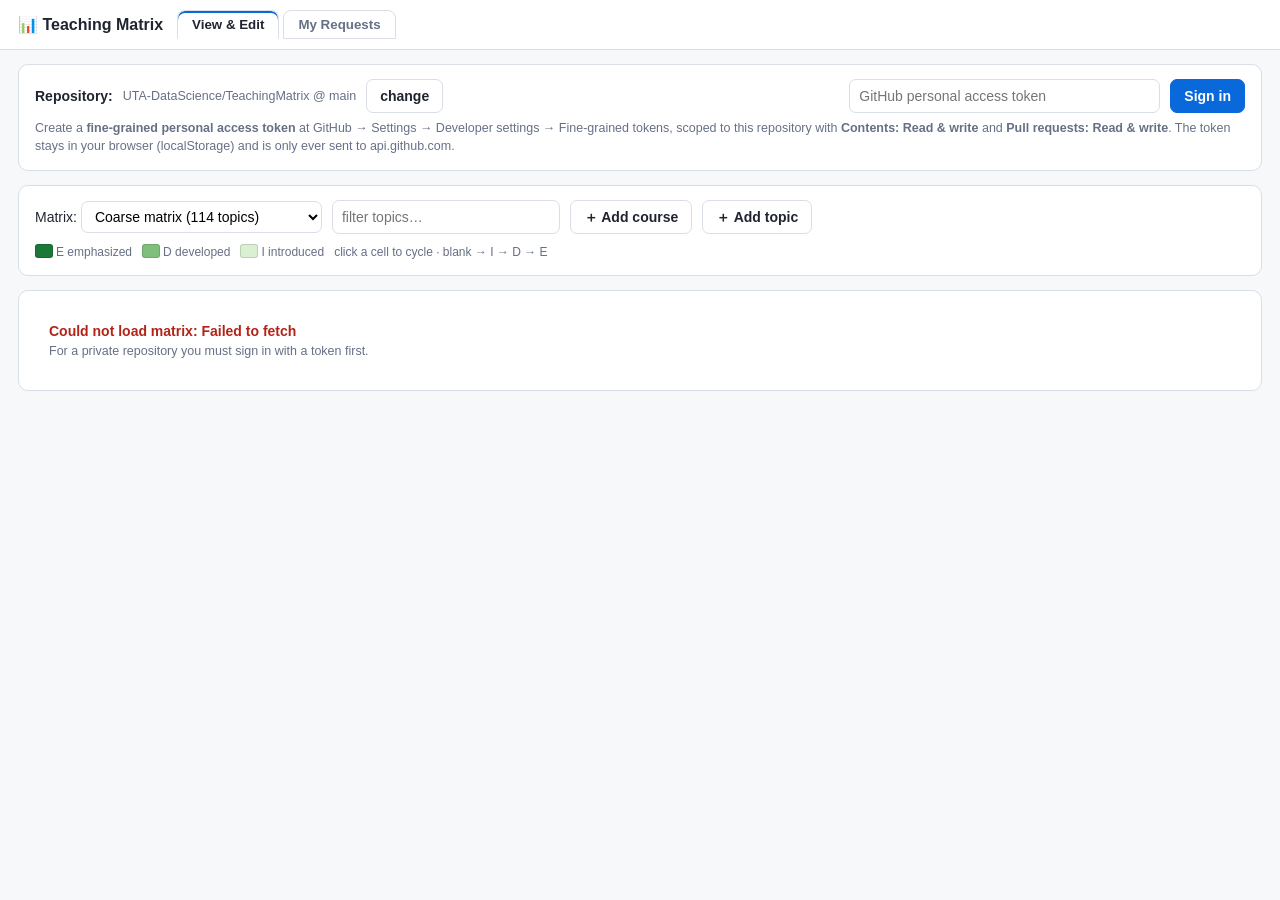
==== index.html @ cd81000b "Teaching matrix system: CSV data + PR-based editor and maintainer console Co-Authored-By: Claude Fab" ====
<!DOCTYPE html>
<html lang="en">
<head>
<meta charset="utf-8">
<meta name="viewport" content="width=device-width, initial-scale=1">
<title>Teaching Matrix — Editor</title>
<link rel="stylesheet" href="matrix.css">
<script src="matrix-common.js"></script>
</head>
<body>
<header class="app">
  <h1>📊 Teaching Matrix</h1>
  <nav class="tabs">
    <button id="tab-edit" class="active">View &amp; Edit</button>
    <button id="tab-track">My Requests</button>
  </nav>
  <span class="who" id="who"></span>
</header>
<main>
  <!-- connection / sign-in -->
  <section class="card" id="connect-card">
    <div class="row">
      <strong>Repository:</strong> <span id="repo-label" class="note">detecting…</span>
      <button class="btn" id="repo-change">change</button>
      <span style="flex:1"></span>
      <input type="password" id="token-input" placeholder="GitHub personal access token" size="34">
      <button class="btn primary" id="signin">Sign in</button>
      <button class="btn" id="signout" hidden>Sign out</button>
    </div>
    <div class="note" style="margin-top:6px">
      Create a <b>fine-grained personal access token</b> at
      GitHub → Settings → Developer settings → Fine-grained tokens, scoped to this repository with
      <b>Contents: Read &amp; write</b> and <b>Pull requests: Read &amp; write</b>. The token stays in your browser
      (localStorage) and is only ever sent to api.github.com.
    </div>
    <div id="connect-msg"></div>
  </section>

  <!-- EDIT TAB -->
  <div id="pane-edit">
    <section class="card">
      <div class="row">
        <label>Matrix: <select id="dataset"></select></label>
        <input type="text" id="filter" placeholder="filter topics…" size="24">
        <button class="btn" id="add-course">＋ Add course</button>
        <button class="btn" id="add-topic">＋ Add topic</button>
        <span style="flex:1"></span>
        <span class="legend">
          <span><span class="chip" style="background:var(--e)"></span>E emphasized</span>
          <span><span class="chip" style="background:var(--d)"></span>D developed</span>
          <span><span class="chip" style="background:var(--i)"></span>I introduced</span>
          <span>click a cell to cycle · blank → I → D → E</span>
        </span>
      </div>
    </section>
    <div class="matrix-wrap" id="matrix-container"><div style="padding:30px" class="note">Sign in (or view a public repo) to load the matrix…</div></div>

    <section class="card" id="changes-card" hidden>
      <div class="row">
        <strong id="changes-count"></strong>
        <span style="flex:1"></span>
        <button class="btn" id="discard-all">Discard all</button>
        <button class="btn primary" id="submit">Submit as Pull Request…</button>
      </div>
      <ul class="changes" id="changes-list"></ul>
      <div id="submit-msg"></div>
    </section>
  </div>

  <!-- TRACK TAB -->
  <div id="pane-track" hidden>
    <section class="card">
      <div class="row">
        <strong>Change requests</strong>
        <label><input type="checkbox" id="mine-only" checked> only mine</label>
        <label><select id="pr-state"><option value="open">open</option><option value="all">all</option></select></label>
        <button class="btn" id="refresh-prs">Refresh</button>
      </div>
    </section>
    <div class="prlist" id="pr-list"><div class="note">Sign in to see your requests.</div></div>
  </div>
</main>

<dialog id="dlg-submit">
  <h3 style="margin-top:0">Submit change request</h3>
  <div class="note" id="dlg-summary"></div>
  <div class="row"><input type="text" id="pr-title" size="42" placeholder="Title"></div>
  <div class="row"><input type="text" id="pr-note" size="42" placeholder="Optional note for the maintainers"></div>
  <div class="row">
    <span style="flex:1"></span>
    <button class="btn" id="dlg-cancel">Cancel</button>
    <button class="btn primary" id="dlg-go">Create pull request</button>
  </div>
  <div id="dlg-msg"></div>
</dialog>

<script>
"use strict";
let cfg, me = null, ds = null;          // config, signed-in user, active dataset
let base = null,  work = null;          // base matrix (from repo), working copy
let baseSha = null, baseCommitSha = null;
const edits = new Map();                // "key\x1fcol" -> new value (cell edits only)
const newRows = new Set(), newCols = new Set();

const $ = id => document.getElementById(id);
const msg = (id, text, cls) => { $(id).innerHTML = ""; if (text) $(id).append(el("div", { class: cls || "note" }, text)); };

/* ---------- init ---------- */
(async function init() {
  cfg = await loadConfig();
  $("repo-label").textContent = cfg.owner && cfg.repo ? `${cfg.owner}/${cfg.repo} @ ${cfg.baseBranch}` : "not configured";
  for (const d of cfg.datasets) $("dataset").append(el("option", { value: d.id }, d.label));
  ds = cfg.datasets[0];
  GH.token = Settings.token;
  if (GH.token) { $("token-input").value = "••••••••••••"; await signIn(true); }
  else await loadMatrix();              // public repos work read-only without a token
})();

$("repo-change").onclick = () => {
  const v = prompt("Repository (owner/repo):", cfg.owner && cfg.repo ? `${cfg.owner}/${cfg.repo}` : "");
  if (v === null) return;
  Settings.repoOverride = v.trim();
  location.reload();
};
$("signin").onclick = () => signIn(false);
$("signout").onclick = () => { Settings.token = ""; location.reload(); };

async function signIn(silent) {
  const t = $("token-input").value.trim();
  if (!silent && t && !t.startsWith("•")) { GH.token = t; Settings.token = t; }
  try {
    me = await GH.user();
    $("who").textContent = "";
    $("who").append(el("img", { src: me.avatar_url, width: "22", height: "22", style: "border-radius:50%" }), me.login);
    $("signin").hidden = true; $("signout").hidden = false;
    msg("connect-msg", "");
    await loadMatrix();
  } catch (e) {
    if (!silent) msg("connect-msg", "Sign-in failed: " + e.message, "err");
    GH.token = null;
  }
}

/* ---------- matrix load & render ---------- */
$("dataset").onchange = async () => {
  if (edits.size + newRows.size + newCols.size > 0 &&
      !confirm("Switching matrices discards your unsubmitted edits. Continue?")) {
    $("dataset").value = ds.id; return;
  }
  ds = cfg.datasets.find(d => d.id === $("dataset").value);
  clearEdits(); await loadMatrix();
};

async function loadMatrix() {
  if (!cfg.owner || !cfg.repo) { $("matrix-container").innerHTML = '<div style="padding:30px" class="err">Repository not configured — click "change".</div>'; return; }
  try {
    const br = await GH.branch(cfg.owner, cfg.repo, cfg.baseBranch);
    baseCommitSha = br.commit.sha;
    const f = await GH.fileAt(cfg.owner, cfg.repo, ds.path, cfg.baseBranch);
    baseSha = f.sha;
    base = toMatrix(CSV.parse(f.text), ds.keyCols);
    work = cloneMatrix(base);
    render();
  } catch (e) {
    $("matrix-container").innerHTML = "";
    $("matrix-container").append(el("div", { style: "padding:30px" },
      el("div", { class: "err" }, "Could not load matrix: " + e.message),
      el("div", { class: "note" }, "For a private repository you must sign in with a token first.")));
  }
}

function render() {
  const table = renderMatrix($("matrix-container"), work, {
    editable: !!me, edits, newRows, newCols,
    onCell: cycleCell,
  });
  applyFilter(table);
  refreshChangesPanel();
}
$("filter").oninput = () => { const t = document.querySelector("#matrix-container table"); if (t) applyFilter(t); };
function applyFilter(table) {
  const q = $("filter").value.trim().toLowerCase();
  for (const tr of table.querySelectorAll("tbody tr")) {
    if (tr.classList.contains("cat-row")) continue;
    tr.hidden = q && !tr.textContent.toLowerCase().includes(q);
  }
}

function cycleCell(key, col) {
  const ek = key + "\x1f" + col;
  const orig = cellValue(base, key, col);
  const cur = edits.has(ek) ? edits.get(ek) : cellValue(work, key, col);
  const order = cfg.levels;
  const next = order[(order.indexOf(cur) + 1) % order.length];
  // new rows/cols live directly in `work`; existing cells go through `edits`
  if (newRows.has(key) || newCols.has(col)) setCell(work, key, col, next);
  else if (next === orig) edits.delete(ek);
  else edits.set(ek, next);
  render();
}
function cellValue(m, key, col) {
  const r = m.rows.find(r => rowKey(m, r) === key);
  const i = m.header.indexOf(col);
  return r && i >= 0 ? (r[i] || "").trim() : "";
}
function setCell(m, key, col, v) {
  const r = m.rows.find(r => rowKey(m, r) === key);
  const i = m.header.indexOf(col);
  if (r && i >= 0) r[i] = v;
}

/* ---------- add course / topic ---------- */
$("add-course").onclick = () => {
  if (!me) return alert("Sign in first.");
  const name = prompt('New course column name (e.g. "ASDS 6307"):');
  if (!name) return;
  const n = name.trim();
  if (work.header.includes(n)) return alert("That column already exists.");
  work.header.push(n);
  for (const r of work.rows) r.push("");
  newCols.add(n);
  render();
};
$("add-topic").onclick = () => {
  if (!me) return alert("Sign in first.");
  const cat = prompt("Category (exactly as shown on a category bar, or a new one):");
  if (!cat) return;
  const keyParts = [cat.trim()];
  for (let i = 1; i < work.keyN; i++) {
    const label = work.header[i];
    const v = prompt(`${label}:`);
    if (!v) return;
    keyParts.push(v.trim());
  }
  const row = [...keyParts, ...Array(work.header.length - work.keyN).fill("")];
  const key = row.slice(0, work.keyN).join("");
  if (work.rows.some(r => rowKey(work, r) === key)) return alert("That topic already exists.");
  // insert at end of its category group (or append if new category)
  let at = work.rows.length;
  for (let i = work.rows.length - 1; i >= 0; i--)
    if (work.rows[i][0] === keyParts[0]) { at = i + 1; break; }
  work.rows.splice(at, 0, row);
  newRows.add(key);
  render();
};

/* ---------- changes panel ---------- */
function currentDiff() {
  const target = cloneMatrix(work);
  for (const [ek, v] of edits) {
    const [key, col] = ek.split("\x1f");
    setCell(target, key, col, v);
  }
  return { target, diff: diffMatrices(base, target) };
}
function refreshChangesPanel() {
  const { diff } = currentDiff();
  const n = diff.cells.length + diff.addedRows.length + diff.addedCols.length;
  $("changes-card").hidden = n === 0;
  if (!n) return;
  $("changes-count").textContent = `${n} pending change${n > 1 ? "s" : ""}`;
  const ul = $("changes-list"); ul.textContent = "";
  for (const c of diff.addedCols) ul.append(el("li", {}, `＋ course column “${c}”`));
  for (const rname of diff.addedRows) ul.append(el("li", {}, `＋ topic “${rname}”`));
  for (const c of diff.cells) {
    const li = el("li", {}, `${c.label} × ${c.col}: ${c.old || "·"} → ${c.new || "·"}`);
    const ek = c.key + "\x1f" + c.col;
    if (edits.has(ek)) li.append(el("span", { class: "revert", title: "revert", onclick: () => { edits.delete(ek); render(); } }, "✕"));
    ul.append(li);
  }
}
$("discard-all").onclick = () => { if (confirm("Discard all pending edits?")) { clearEdits(); work = cloneMatrix(base); render(); } };
function clearEdits() { edits.clear(); newRows.clear(); newCols.clear(); }

/* ---------- submit PR ---------- */
$("submit").onclick = () => {
  if (!me) return alert("Sign in first.");
  const { diff } = currentDiff();
  const n = diff.cells.length + diff.addedRows.length + diff.addedCols.length;
  $("dlg-summary").textContent = `${n} change(s) to ${ds.label} will be proposed on a new branch and opened as a pull request against ${cfg.baseBranch}.`;
  $("pr-title").value = `Matrix update: ${summaryTitle(diff)}`;
  msg("dlg-msg", "");
  $("dlg-submit").showModal();
};
function summaryTitle(diff) {
  const bits = [];
  if (diff.addedCols.length) bits.push(`add ${diff.addedCols.join(", ")}`);
  if (diff.addedRows.length) bits.push(`${diff.addedRows.length} new topic(s)`);
  if (diff.cells.length) bits.push(`${diff.cells.length} cell(s)`);
  return bits.join(" · ") || "no-op";
}
$("dlg-cancel").onclick = () => $("dlg-submit").close();
$("dlg-go").onclick = async () => {
  const { target, diff } = currentDiff();
  const title = $("pr-title").value.trim() || "Teaching matrix update";
  const note = $("pr-note").value.trim();
  const branch = cfg.branchPrefix + me.login + "-" + Date.now().toString(36);
  $("dlg-go").disabled = true;
  msg("dlg-msg", "Creating branch…");
  try {
    await GH.createBranch(cfg.owner, cfg.repo, branch, baseCommitSha);
    msg("dlg-msg", "Committing CSV…");
    await GH.putFile(cfg.owner, cfg.repo, ds.path, branch, CSV.serialize(matrixRows(target)), title, baseSha);
    msg("dlg-msg", "Opening pull request…");
    let body = changesToMarkdown(ds.label, diff);
    if (note) body = `> ${note}\n\n` + body;
    body += `\n\n<!-- tm-dataset:${ds.id} -->`;
    const pr = await GH.createPR(cfg.owner, cfg.repo, branch, cfg.baseBranch, title, body);
    $("dlg-submit").close();
    clearEdits();
    await loadMatrix();
    msg("submit-msg", "");
    $("submit-msg").append(el("div", { class: "ok" }, "Pull request created: "),
      el("a", { href: pr.html_url, target: "_blank" }, `#${pr.number} — ${pr.title}`));
    showTab("track"); refreshPRs();
  } catch (e) {
    if (e.status === 403 || e.status === 404) {
      msg("dlg-msg", "You don't have write access to this repository. Ask a maintainer to add you as a collaborator (Settings → Collaborators), then try again.", "err");
    } else msg("dlg-msg", "Failed: " + e.message, "err");
  } finally { $("dlg-go").disabled = false; }
};

/* ---------- track tab ---------- */
function showTab(which) {
  $("pane-edit").hidden = which !== "edit";
  $("pane-track").hidden = which !== "track";
  $("tab-edit").classList.toggle("active", which === "edit");
  $("tab-track").classList.toggle("active", which === "track");
}
$("tab-edit").onclick = () => showTab("edit");
$("tab-track").onclick = () => { showTab("track"); refreshPRs(); };
$("refresh-prs").onclick = refreshPRs;
$("mine-only").onchange = refreshPRs;
$("pr-state").onchange = refreshPRs;

async function refreshPRs() {
  const box = $("pr-list");
  box.innerHTML = ""; box.append(el("div", {}, el("span", { class: "spinner" }), " loading…"));
  try {
    const state = $("pr-state").value;
    let prs = await GH.listPRs(cfg.owner, cfg.repo, state === "all" ? "all" : "open");
    prs = prs.filter(p => p.head.ref.startsWith(cfg.branchPrefix));
    if ($("mine-only").checked && me) prs = prs.filter(p => p.user.login === me.login);
    box.textContent = "";
    if (!prs.length) { box.append(el("div", { class: "note" }, "No change requests found.")); return; }
    for (const pr of prs) {
      const card = el("div", { class: "pr" },
        el("h3", {}, prBadge(pr), " ", el("a", { href: pr.html_url, target: "_blank" }, `#${pr.number} ${pr.title}`)),
        el("div", { class: "meta" }, `by ${pr.user.login} · opened ${fmtDate(pr.created_at)}` + (pr.merged_at ? ` · merged ${fmtDate(pr.merged_at)}` : "")));
      box.append(card);
      prStatus(cfg.owner, cfg.repo, pr).then(rs => {
        if (rs) card.querySelector("h3").append(" ", el("span", { class: "badge review" }, rs));
      });
    }
  } catch (e) {
    box.textContent = ""; box.append(el("div", { class: "err" }, "Could not load PRs: " + e.message));
  }
}
</script>
</body>
</html>
---- matrix.css ----
/* TeachingMatrix — shared styles */
:root {
  --e: #1B7837; --d: #7FBF7B; --i: #D9F0D3;           /* level palette (matches the Excel exports) */
  --ink: #1f2430; --muted: #667085; --line: #d9dee7;
  --bg: #f6f8fa; --card: #ffffff; --accent: #0969da;
  --danger: #b42318; --ok: #1a7f37;
}
* { box-sizing: border-box; }
body {
  margin: 0; background: var(--bg); color: var(--ink);
  font: 14px/1.45 -apple-system, "Segoe UI", Roboto, Helvetica, Arial, sans-serif;
}
header.app {
  display: flex; align-items: center; gap: 14px; flex-wrap: wrap;
  padding: 10px 18px; background: var(--card); border-bottom: 1px solid var(--line);
  position: sticky; top: 0; z-index: 30;
}
header.app h1 { font-size: 16px; margin: 0; }
header.app .who { margin-left: auto; color: var(--muted); display: flex; gap: 8px; align-items: center; }
main { padding: 14px 18px 60px; }
.tabs { display: flex; gap: 4px; }
.tabs button {
  border: 1px solid var(--line); background: var(--card); padding: 6px 14px;
  border-radius: 8px 8px 0 0; cursor: pointer; font-weight: 600; color: var(--muted);
}
.tabs button.active { color: var(--ink); border-bottom-color: var(--card); background: var(--card); box-shadow: inset 0 2px 0 var(--accent); }
.card {
  background: var(--card); border: 1px solid var(--line); border-radius: 10px;
  padding: 14px 16px; margin-bottom: 14px;
}
.row { display: flex; gap: 10px; align-items: center; flex-wrap: wrap; }
input[type=text], input[type=password], select {
  border: 1px solid var(--line); border-radius: 7px; padding: 6px 9px; font: inherit; background: #fff;
}
button.btn {
  border: 1px solid var(--line); border-radius: 7px; background: #fff; color: var(--ink);
  padding: 6px 13px; cursor: pointer; font: inherit; font-weight: 600;
}
button.btn:hover { border-color: var(--accent); color: var(--accent); }
button.btn.primary { background: var(--accent); border-color: var(--accent); color: #fff; }
button.btn.primary:hover { filter: brightness(1.08); color: #fff; }
button.btn.danger { color: var(--danger); }
button.btn:disabled { opacity: .5; cursor: default; }
.note { color: var(--muted); font-size: 12.5px; }
.err { color: var(--danger); font-weight: 600; }
.ok { color: var(--ok); font-weight: 600; }

/* matrix table */
.matrix-wrap { overflow: auto; max-height: calc(100vh - 210px); border: 1px solid var(--line); border-radius: 10px; background: #fff; }
table.matrix { border-collapse: separate; border-spacing: 0; font-size: 12.5px; }
table.matrix th, table.matrix td { border-right: 1px solid #eef1f5; border-bottom: 1px solid #eef1f5; padding: 3px 7px; }
table.matrix thead th {
  position: sticky; top: 0; background: #2c3e50; color: #fff; z-index: 10;
  vertical-align: bottom; font-weight: 600;
}
table.matrix thead th.added { background: #0a6b3c; }
table.matrix .vert { writing-mode: vertical-rl; transform: rotate(180deg); max-height: 120px; white-space: nowrap; margin: 4px auto 2px; }
table.matrix td.key-col, table.matrix th.key-col { background: #fff; text-align: left; }
table.matrix .key-narrow { min-width: 30px; max-width: 90px; white-space: nowrap; }
table.matrix td.key-sticky, table.matrix th.key-sticky {
  position: sticky; left: 0; z-index: 5;
  min-width: 230px; max-width: 340px;
  box-shadow: 2px 0 0 var(--line);
}
table.matrix thead th.key-col { background: #2c3e50; z-index: 12; }
table.matrix thead th.key-sticky { z-index: 20; }
table.matrix tr.cat-row td { background: #34495e; color: #fff; font-weight: 700; text-align: left; padding: 0; }
table.matrix tr.cat-row .cat-label { position: sticky; left: 0; display: inline-block; padding: 4px 8px; }
table.matrix tr.added-row td.key-col { background: #e6f6ec; }
table.matrix td.cell { text-align: center; min-width: 34px; font-weight: 700; }
td.cell.lv-E { background: var(--e); color: #fff; }
td.cell.lv-D { background: var(--d); }
td.cell.lv-I { background: var(--i); }
td.cell.lv-blank { color: #c3cbd6; font-weight: 400; }
td.cell.clickable { cursor: pointer; }
td.cell.clickable:hover { outline: 2px solid var(--accent); outline-offset: -2px; }
td.cell.edited { outline: 2px solid #d4a72c; outline-offset: -2px; }
td.cell.diff { min-width: 76px; font-weight: 600; }
td.cell.diff .old { text-decoration: line-through; opacity: .75; padding: 0 3px; border-radius: 3px; }
td.cell.diff.lv-blank { color: var(--ink); }

/* legend */
.legend { display: flex; gap: 10px; align-items: center; font-size: 12px; color: var(--muted); }
.legend .chip { display: inline-block; width: 18px; height: 14px; border-radius: 3px; vertical-align: -2px; margin-right: 3px; border: 1px solid #0002; }

/* changes panel */
.changes li { margin: 2px 0; }
.changes .revert { cursor: pointer; color: var(--danger); margin-left: 6px; font-weight: 700; }

/* PR list */
.prlist .pr { border: 1px solid var(--line); border-radius: 9px; padding: 10px 12px; margin-bottom: 9px; background: #fff; }
.prlist .pr h3 { margin: 0 0 3px; font-size: 14px; }
.badge { padding: 1px 9px; border-radius: 20px; font-size: 11.5px; font-weight: 700; color: #fff; }
.badge.open { background: #1a7f37; } .badge.merged { background: #8250df; } .badge.closed { background: #cf222e; }
.badge.review { background: #d4a72c; color: #1f2430; }
.pr .meta { color: var(--muted); font-size: 12px; }
.pr .diffbox { margin-top: 8px; overflow: auto; max-height: 420px; }
details > summary { cursor: pointer; font-weight: 600; }
.spinner { display: inline-block; width: 14px; height: 14px; border: 2px solid var(--line); border-top-color: var(--accent); border-radius: 50%; animation: spin .8s linear infinite; vertical-align: -2px; }
@keyframes spin { to { transform: rotate(360deg); } }
dialog { border: 1px solid var(--line); border-radius: 10px; padding: 18px; max-width: 460px; }
dialog::backdrop { background: #0006; }
dialog .row { margin-top: 10px; }
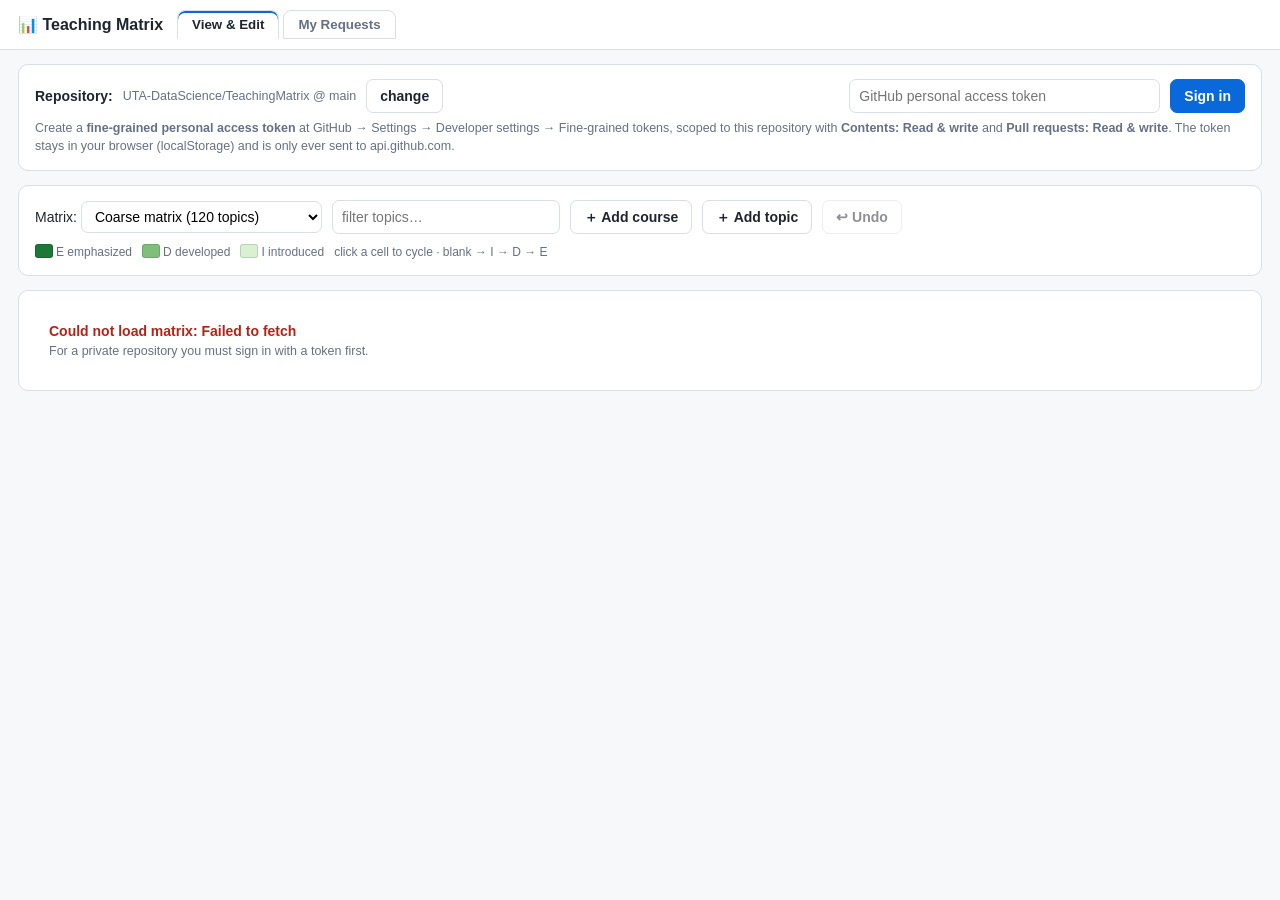
==== commit 31892405: "Fix invisible cell edits; red edit borders; add undo - renderMatrix built edit-lookup keys with a st" ====
--- a/index.html
+++ b/index.html
@@ -44,6 +44,7 @@
         <input type="text" id="filter" placeholder="filter topics…" size="24">
         <button class="btn" id="add-course">＋ Add course</button>
         <button class="btn" id="add-topic">＋ Add topic</button>
+        <button class="btn" id="undo" disabled title="Undo last change (Cmd/Ctrl+Z)">↩ Undo</button>
         <span style="flex:1"></span>
         <span class="legend">
           <span><span class="chip" style="background:var(--e)"></span>E emphasized</span>
@@ -101,6 +102,7 @@
 let baseSha = null, baseCommitSha = null;
 const edits = new Map();                // "key\x1fcol" -> new value (cell edits only)
 const newRows = new Set(), newCols = new Set();
+const undoStack = [];                   // [{type:"edit"|"workcell"|"addcol"|"addrow", ...}]
 
 const $ = id => document.getElementById(id);
 const msg = (id, text, cls) => { $(id).innerHTML = ""; if (text) $(id).append(el("div", { class: cls || "note" }, text)); };
@@ -176,6 +178,7 @@
   });
   applyFilter(table);
   refreshChangesPanel();
+  $("undo").disabled = undoStack.length === 0;
 }
 $("filter").oninput = () => { const t = document.querySelector("#matrix-container table"); if (t) applyFilter(t); };
 function applyFilter(table) {
@@ -193,9 +196,14 @@
   const order = cfg.levels;
   const next = order[(order.indexOf(cur) + 1) % order.length];
   // new rows/cols live directly in `work`; existing cells go through `edits`
-  if (newRows.has(key) || newCols.has(col)) setCell(work, key, col, next);
-  else if (next === orig) edits.delete(ek);
-  else edits.set(ek, next);
+  if (newRows.has(key) || newCols.has(col)) {
+    undoStack.push({ type: "workcell", key, col, prev: cellValue(work, key, col) });
+    setCell(work, key, col, next);
+  } else {
+    undoStack.push({ type: "edit", ek, prev: edits.has(ek) ? edits.get(ek) : null });
+    if (next === orig) edits.delete(ek);
+    else edits.set(ek, next);
+  }
   render();
 }
 function cellValue(m, key, col) {
@@ -219,6 +227,7 @@
   work.header.push(n);
   for (const r of work.rows) r.push("");
   newCols.add(n);
+  undoStack.push({ type: "addcol", name: n });
   render();
 };
 $("add-topic").onclick = () => {
@@ -233,7 +242,7 @@
     keyParts.push(v.trim());
   }
   const row = [...keyParts, ...Array(work.header.length - work.keyN).fill("")];
-  const key = row.slice(0, work.keyN).join("");
+  const key = rowKey(work, row);
   if (work.rows.some(r => rowKey(work, r) === key)) return alert("That topic already exists.");
   // insert at end of its category group (or append if new category)
   let at = work.rows.length;
@@ -241,6 +250,7 @@
     if (work.rows[i][0] === keyParts[0]) { at = i + 1; break; }
   work.rows.splice(at, 0, row);
   newRows.add(key);
+  undoStack.push({ type: "addrow", key });
   render();
 };
 
@@ -248,8 +258,9 @@
 function currentDiff() {
   const target = cloneMatrix(work);
   for (const [ek, v] of edits) {
-    const [key, col] = ek.split("\x1f");
-    setCell(target, key, col, v);
+    // rowKey itself contains \x1f separators, so split on the LAST one (col names can't contain it)
+    const i = ek.lastIndexOf("\x1f");
+    setCell(target, ek.slice(0, i), ek.slice(i + 1), v);
   }
   return { target, diff: diffMatrices(base, target) };
 }
@@ -270,7 +281,36 @@
   }
 }
 $("discard-all").onclick = () => { if (confirm("Discard all pending edits?")) { clearEdits(); work = cloneMatrix(base); render(); } };
-function clearEdits() { edits.clear(); newRows.clear(); newCols.clear(); }
+function clearEdits() { edits.clear(); newRows.clear(); newCols.clear(); undoStack.length = 0; }
+
+/* ---------- undo ---------- */
+function undo() {
+  const op = undoStack.pop();
+  if (!op) return;
+  if (op.type === "edit") {
+    if (op.prev === null) edits.delete(op.ek);
+    else edits.set(op.ek, op.prev);
+  } else if (op.type === "workcell") {
+    setCell(work, op.key, op.col, op.prev);
+  } else if (op.type === "addcol") {
+    const i = work.header.indexOf(op.name);
+    if (i >= 0) { work.header.splice(i, 1); for (const r of work.rows) r.splice(i, 1); }
+    newCols.delete(op.name);
+  } else if (op.type === "addrow") {
+    const i = work.rows.findIndex(r => rowKey(work, r) === op.key);
+    if (i >= 0) work.rows.splice(i, 1);
+    newRows.delete(op.key);
+  }
+  render();
+}
+$("undo").onclick = undo;
+document.addEventListener("keydown", e => {
+  if ((e.metaKey || e.ctrlKey) && !e.shiftKey && e.key.toLowerCase() === "z") {
+    const t = e.target.tagName;
+    if (t === "INPUT" || t === "TEXTAREA") return;   // don't hijack text-field undo
+    e.preventDefault(); undo();
+  }
+});
 
 /* ---------- submit PR ---------- */
 $("submit").onclick = () => {
--- a/matrix.css
+++ b/matrix.css
@@ -74,7 +74,8 @@
 td.cell.lv-blank { color: #c3cbd6; font-weight: 400; }
 td.cell.clickable { cursor: pointer; }
 td.cell.clickable:hover { outline: 2px solid var(--accent); outline-offset: -2px; }
-td.cell.edited { outline: 2px solid #d4a72c; outline-offset: -2px; }
+td.cell.edited, td.cell.clickable.edited:hover { outline: 2.5px solid #cf222e; outline-offset: -2.5px; }
+td.cell.edited { outline: 2.5px solid #cf222e; outline-offset: -2.5px; }
 td.cell.diff { min-width: 76px; font-weight: 600; }
 td.cell.diff .old { text-decoration: line-through; opacity: .75; padding: 0 3px; border-radius: 3px; }
 td.cell.diff.lv-blank { color: var(--ink); }
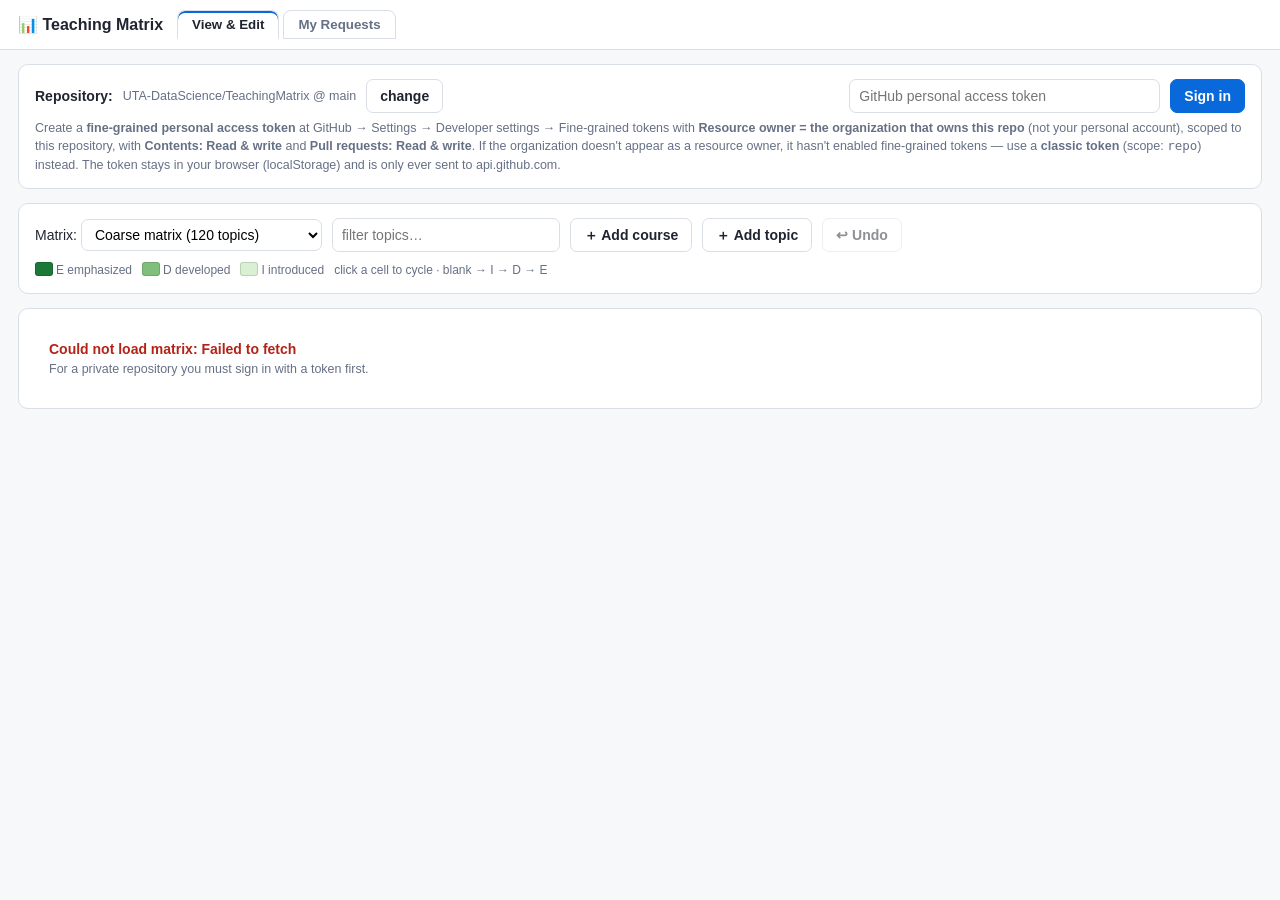
==== commit ae34977a: "Clearer diagnostics when a token can't write to the org repo Co-Authored-By: Claude Fable 5 <noreply" ====
--- a/index.html
+++ b/index.html
@@ -29,8 +29,11 @@
     </div>
     <div class="note" style="margin-top:6px">
       Create a <b>fine-grained personal access token</b> at
-      GitHub → Settings → Developer settings → Fine-grained tokens, scoped to this repository with
-      <b>Contents: Read &amp; write</b> and <b>Pull requests: Read &amp; write</b>. The token stays in your browser
+      GitHub → Settings → Developer settings → Fine-grained tokens with
+      <b>Resource owner = the organization that owns this repo</b> (not your personal account),
+      scoped to this repository, with <b>Contents: Read &amp; write</b> and <b>Pull requests: Read &amp; write</b>.
+      If the organization doesn't appear as a resource owner, it hasn't enabled fine-grained tokens —
+      use a <b>classic token</b> (scope: <code>repo</code>) instead. The token stays in your browser
       (localStorage) and is only ever sent to api.github.com.
     </div>
     <div id="connect-msg"></div>
@@ -355,7 +358,13 @@
     showTab("track"); refreshPRs();
   } catch (e) {
     if (e.status === 403 || e.status === 404) {
-      msg("dlg-msg", "You don't have write access to this repository. Ask a maintainer to add you as a collaborator (Settings → Collaborators), then try again.", "err");
+      $("dlg-msg").innerHTML = "";
+      $("dlg-msg").append(
+        el("div", { class: "err" }, "GitHub rejected the write (" + e.message + "). Most common causes:"),
+        el("ul", { class: "note" },
+          el("li", {}, "Your fine-grained token's Resource owner is your personal account — for this org-owned repo it must be the ", el("b", {}, "organization"), ". Re-create the token and pick the org under \u201cResource owner\u201d."),
+          el("li", {}, "The organization hasn't enabled fine-grained tokens (org Settings \u2192 Third-party Access \u2192 Personal access tokens). A ", el("b", {}, "classic token"), " with the \u201crepo\u201d scope works regardless."),
+          el("li", {}, "You aren't a collaborator on the repository — ask a maintainer to add you with Write access.")));
     } else msg("dlg-msg", "Failed: " + e.message, "err");
   } finally { $("dlg-go").disabled = false; }
 };
